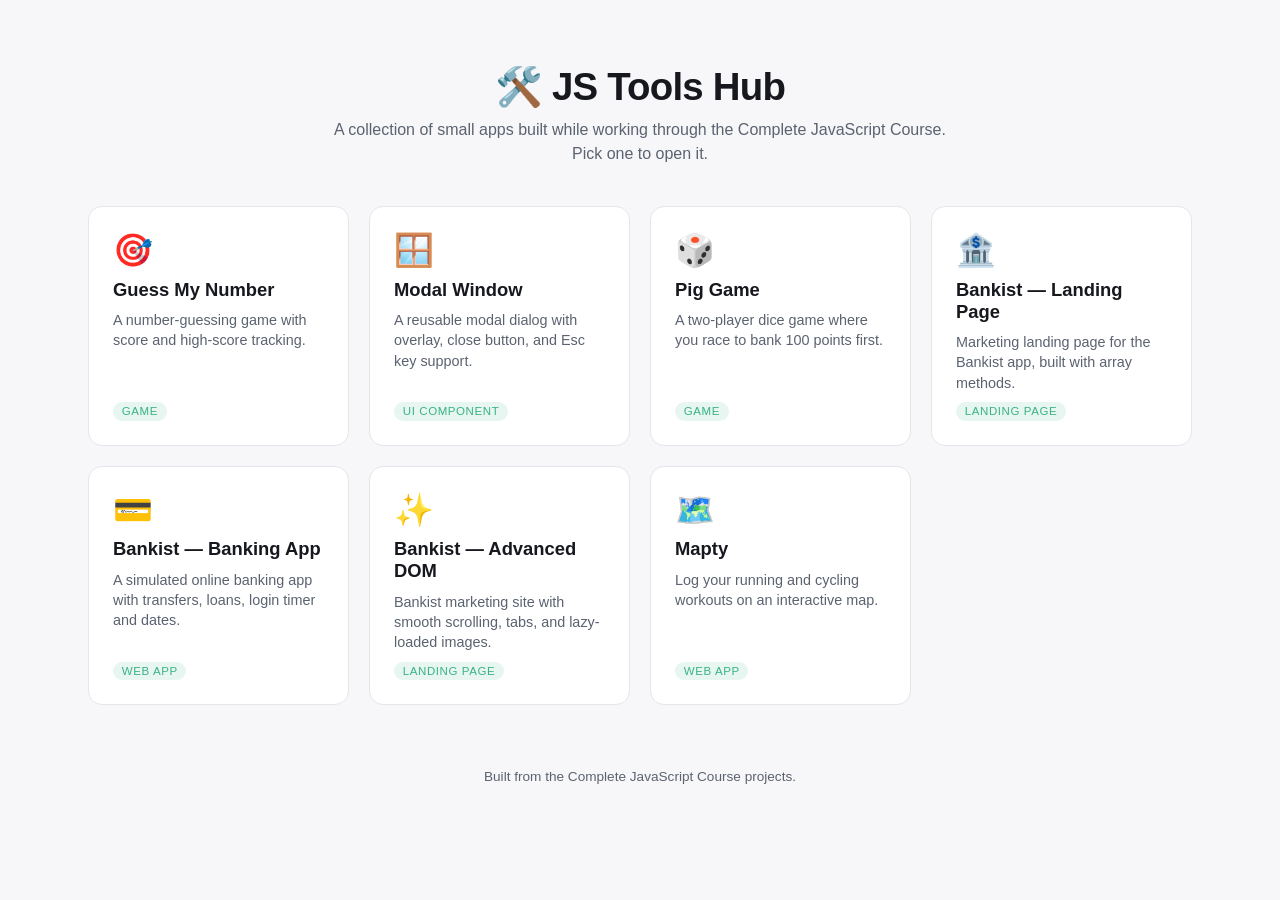
==== tools-website/index.html @ 01ac7439 "Add tools-website hub hosting the course's finished mini-apps Hub page links out to Guess My Number," ====
<!DOCTYPE html>
<html lang="en">
  <head>
    <meta charset="UTF-8" />
    <meta name="viewport" content="width=device-width, initial-scale=1.0" />
    <title>JS Tools Hub</title>
    <style>
      :root {
        --bg: #0f1115;
        --card-bg: #1a1d24;
        --text: #f0f2f5;
        --muted: #9aa1ac;
        --accent: #ffb545;
        --accent-2: #39b385;
        --border: #2a2e37;
      }
      * {
        box-sizing: border-box;
      }
      body {
        margin: 0;
        font-family: -apple-system, BlinkMacSystemFont, "Segoe UI", Roboto,
          Helvetica, Arial, sans-serif;
        background: var(--bg);
        color: var(--text);
      }
      header {
        padding: 4rem 1.5rem 2.5rem;
        text-align: center;
      }
      header h1 {
        font-size: 2.4rem;
        margin: 0 0 0.5rem;
        letter-spacing: -0.02em;
      }
      header p {
        color: var(--muted);
        max-width: 40rem;
        margin: 0 auto;
        line-height: 1.5;
      }
      main {
        max-width: 72rem;
        margin: 0 auto;
        padding: 0 1.5rem 4rem;
      }
      .grid {
        display: grid;
        grid-template-columns: repeat(auto-fill, minmax(15.5rem, 1fr));
        gap: 1.25rem;
      }
      .card {
        background: var(--card-bg);
        border: 1px solid var(--border);
        border-radius: 14px;
        padding: 1.5rem;
        text-decoration: none;
        color: inherit;
        display: flex;
        flex-direction: column;
        gap: 0.6rem;
        transition: transform 0.15s ease, border-color 0.15s ease;
      }
      .card:hover {
        transform: translateY(-3px);
        border-color: var(--accent);
      }
      .card .emoji {
        font-size: 2rem;
      }
      .card h2 {
        margin: 0;
        font-size: 1.15rem;
      }
      .card p {
        margin: 0;
        color: var(--muted);
        font-size: 0.9rem;
        line-height: 1.4;
        flex-grow: 1;
      }
      .tag {
        align-self: flex-start;
        font-size: 0.72rem;
        text-transform: uppercase;
        letter-spacing: 0.05em;
        color: var(--accent-2);
        background: rgba(57, 179, 133, 0.12);
        padding: 0.2rem 0.55rem;
        border-radius: 999px;
      }
      footer {
        text-align: center;
        color: var(--muted);
        font-size: 0.85rem;
        padding-bottom: 2rem;
      }
      @media (prefers-color-scheme: light) {
        :root {
          --bg: #f7f7f9;
          --card-bg: #ffffff;
          --text: #16181d;
          --muted: #5b6270;
          --border: #e4e6ea;
        }
      }
    </style>
  </head>
  <body>
    <header>
      <h1>🛠️ JS Tools Hub</h1>
      <p>
        A collection of small apps built while working through the Complete
        JavaScript Course. Pick one to open it.
      </p>
    </header>
    <main>
      <div class="grid">
        <a class="card" href="tools/guess-my-number/index.html">
          <span class="emoji">🎯</span>
          <h2>Guess My Number</h2>
          <p>A number-guessing game with score and high-score tracking.</p>
          <span class="tag">Game</span>
        </a>
        <a class="card" href="tools/modal/index.html">
          <span class="emoji">🪟</span>
          <h2>Modal Window</h2>
          <p>A reusable modal dialog with overlay, close button, and Esc key support.</p>
          <span class="tag">UI Component</span>
        </a>
        <a class="card" href="tools/pig-game/index.html">
          <span class="emoji">🎲</span>
          <h2>Pig Game</h2>
          <p>A two-player dice game where you race to bank 100 points first.</p>
          <span class="tag">Game</span>
        </a>
        <a class="card" href="tools/bankist-arrays/index.html">
          <span class="emoji">🏦</span>
          <h2>Bankist &mdash; Landing Page</h2>
          <p>Marketing landing page for the Bankist app, built with array methods.</p>
          <span class="tag">Landing Page</span>
        </a>
        <a class="card" href="tools/bankist-numbers-dates/index.html">
          <span class="emoji">💳</span>
          <h2>Bankist &mdash; Banking App</h2>
          <p>A simulated online banking app with transfers, loans, login timer and dates.</p>
          <span class="tag">Web App</span>
        </a>
        <a class="card" href="tools/bankist-advanced-dom/index.html">
          <span class="emoji">✨</span>
          <h2>Bankist &mdash; Advanced DOM</h2>
          <p>Bankist marketing site with smooth scrolling, tabs, and lazy-loaded images.</p>
          <span class="tag">Landing Page</span>
        </a>
        <a class="card" href="tools/mapty/index.html">
          <span class="emoji">🗺️</span>
          <h2>Mapty</h2>
          <p>Log your running and cycling workouts on an interactive map.</p>
          <span class="tag">Web App</span>
        </a>
      </div>
    </main>
    <footer>Built from the Complete JavaScript Course projects.</footer>
  </body>
</html>
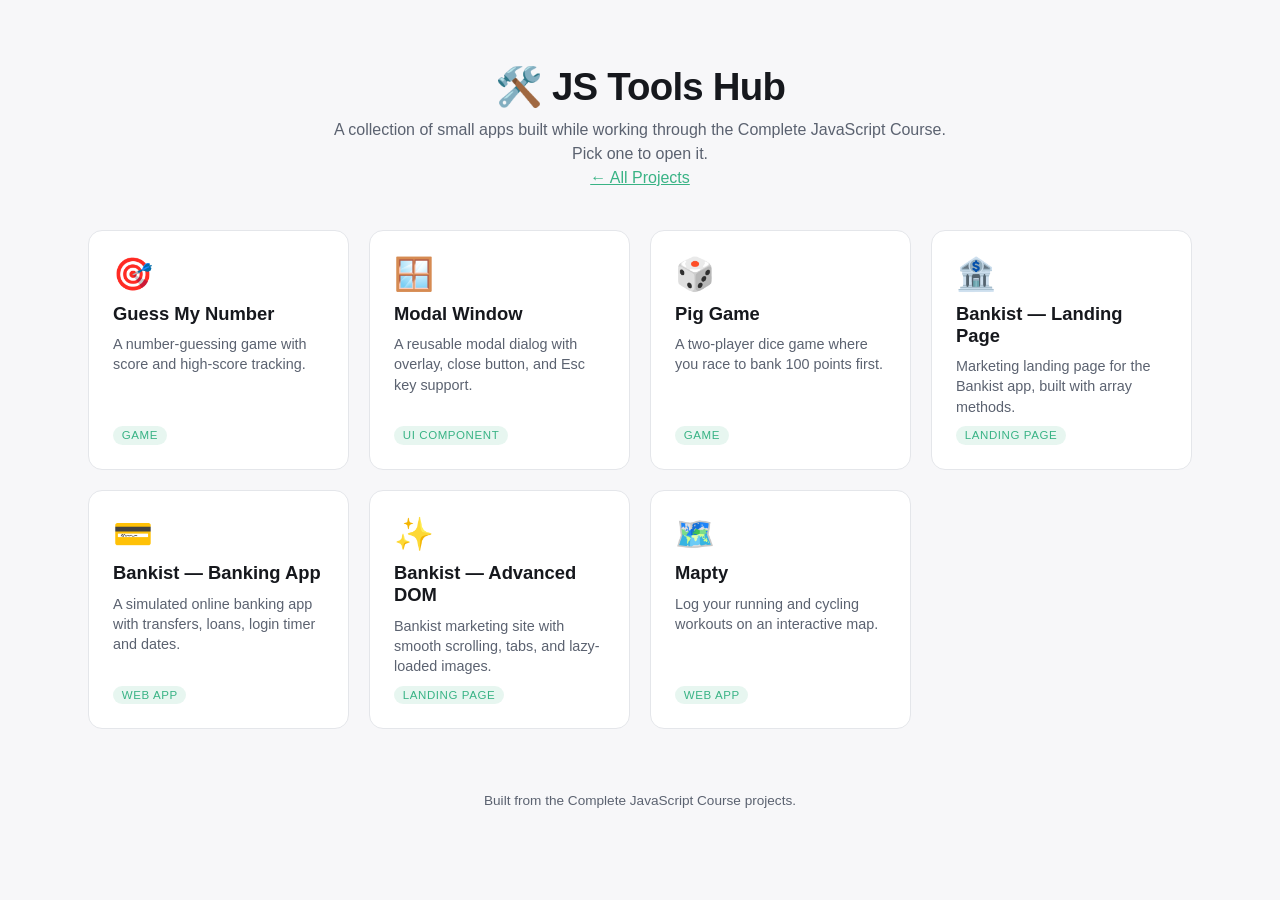
==== commit 6d2c1e30: "Add Aurelia demo jewellery store with cart and checkout Static HTML/CSS/JS storefront (home, shop wi" ====
--- a/tools-website/index.html
+++ b/tools-website/index.html
@@ -113,6 +113,7 @@
         A collection of small apps built while working through the Complete
         JavaScript Course. Pick one to open it.
       </p>
+      <p><a href="../index.html" style="color:var(--accent-2)">← All Projects</a></p>
     </header>
     <main>
       <div class="grid">
